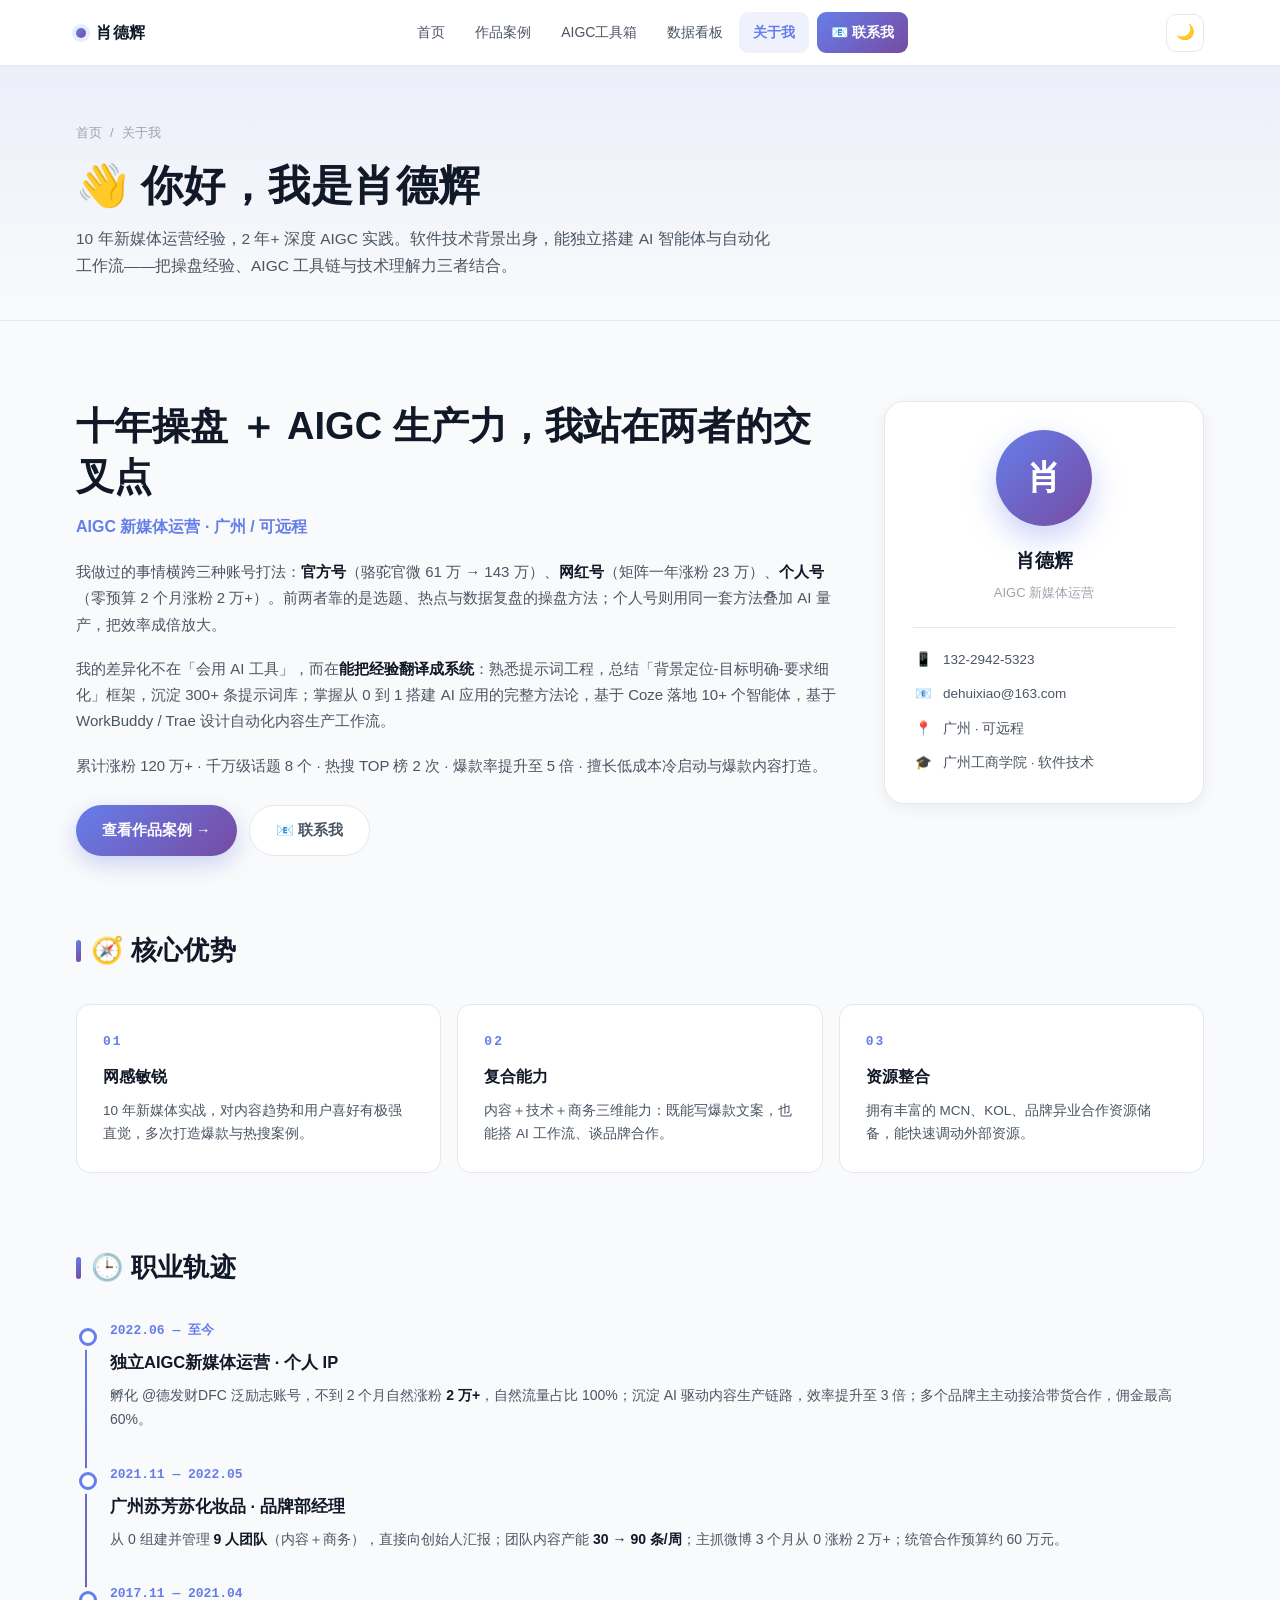
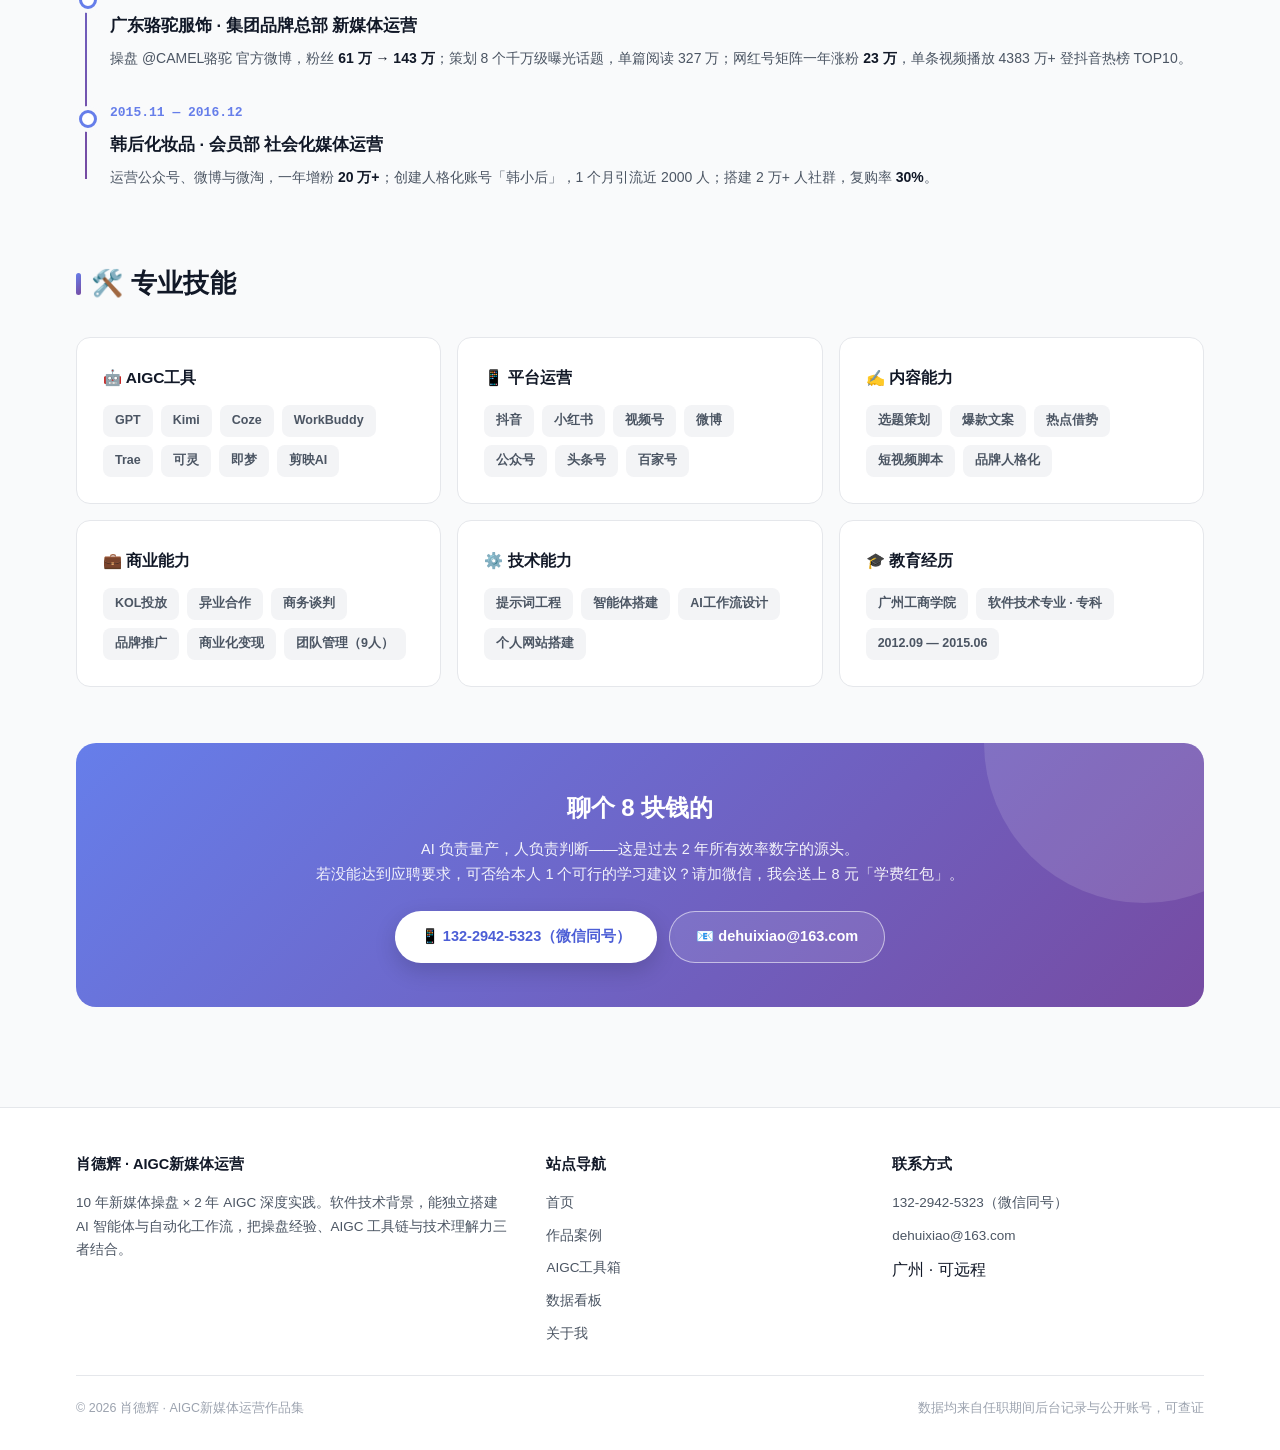
==== about/index.html @ e93d921a "作品集网站首次部署" ====
<!DOCTYPE html>
<html lang="zh-CN">
<head>
<meta charset="UTF-8">
<meta name="viewport" content="width=device-width, initial-scale=1.0">
<title>关于我 · 肖德辉 AIGC新媒体运营</title>
<meta name="description" content="10年新媒体运营经验，2年+深度AIGC实践。软件技术背景，能独立搭建AI智能体与自动化工作流。前骆驼集团总部新媒体运营，操盘官微从61万增至143万。">
<link rel="stylesheet" href="../css/style.css">
<link rel="icon" href="data:image/svg+xml,<svg xmlns=%22http://www.w3.org/2000/svg%22 viewBox=%220 0 100 100%22><text y=%22.9em%22 font-size=%2290%22>✨</text></svg>">
<script>try{var t=localStorage.getItem('xd-theme');if(t)document.documentElement.setAttribute('data-theme',t);else if(window.matchMedia&&matchMedia('(prefers-color-scheme: dark)').matches)document.documentElement.setAttribute('data-theme','dark');}catch(e){}</script>
</head>
<body data-page="about">
<div id="read-progress"></div>

<nav class="navbar">
  <div class="nav-container">
    <a href="../index.html" class="nav-logo"><span class="logo-dot"></span>肖德辉</a>
    <ul class="nav-links">
        <li><a href="../index.html" data-page="home">首页</a></li>
        <li><a href="../works/index.html" data-page="works">作品案例</a></li>
        <li><a href="../ai-playbook/index.html" data-page="ai-playbook">AIGC工具箱</a></li>
        <li><a href="../dashboard/index.html" data-page="dashboard">数据看板</a></li>
        <li><a href="../about/index.html" data-page="about">关于我</a></li>
      <li><a href="mailto:dehuixiao@163.com" class="nav-cta">📧 联系我</a></li>
    </ul>
    <div class="nav-tools">
      <button class="theme-btn" type="button">🌙</button>
      <button class="nav-toggle" type="button" aria-label="展开菜单"><span></span><span></span><span></span></button>
    </div>
  </div>
</nav>

<main class="main-content">

  <header class="page-head">
    <div class="container">
      <div class="breadcrumb"><a href="../index.html">首页</a><span>/</span><span>关于我</span></div>
      <h1>👋 你好，我是肖德辉</h1>
      <p class="page-sub">10 年新媒体运营经验，2 年+ 深度 AIGC 实践。软件技术背景出身，能独立搭建 AI 智能体与自动化工作流——把操盘经验、AIGC 工具链与技术理解力三者结合。</p>
    </div>
  </header>

  <section class="block">
    <div class="container">
      <div class="about-top">
        <div class="about-intro reveal">
          <h1>十年操盘 ＋ AIGC 生产力，我站在两者的交叉点</h1>
          <div class="role">AIGC 新媒体运营 · 广州 / 可远程</div>
          <p>我做过的事情横跨三种账号打法：<strong>官方号</strong>（骆驼官微 61 万 → 143 万）、<strong>网红号</strong>（矩阵一年涨粉 23 万）、<strong>个人号</strong>（零预算 2 个月涨粉 2 万+）。前两者靠的是选题、热点与数据复盘的操盘方法；个人号则用同一套方法叠加 AI 量产，把效率成倍放大。</p>
          <p>我的差异化不在「会用 AI 工具」，而在<strong>能把经验翻译成系统</strong>：熟悉提示词工程，总结「背景定位-目标明确-要求细化」框架，沉淀 300+ 条提示词库；掌握从 0 到 1 搭建 AI 应用的完整方法论，基于 Coze 落地 10+ 个智能体，基于 WorkBuddy / Trae 设计自动化内容生产工作流。</p>
          <p>累计涨粉 120 万+ · 千万级话题 8 个 · 热搜 TOP 榜 2 次 · 爆款率提升至 5 倍 · 擅长低成本冷启动与爆款内容打造。</p>
          <div class="btn-row" style="margin-top:26px">
            <a href="../works/index.html" class="btn btn-primary">查看作品案例 →</a>
            <a href="mailto:dehuixiao@163.com" class="btn btn-outline">📧 联系我</a>
          </div>
        </div>

        <aside class="profile-card reveal d1">
          <div class="profile-avatar">肖</div>
          <h3>肖德辉</h3>
          <div class="sub">AIGC 新媒体运营</div>
          <div class="contact-list">
            <a href="tel:13229425323"><em>📱</em>132-2942-5323</a>
            <a href="mailto:dehuixiao@163.com"><em>📧</em>dehuixiao@163.com</a>
            <span><em>📍</em>广州 · 可远程</span>
            <span><em>🎓</em>广州工商学院 · 软件技术</span>
          </div>
        </aside>
      </div>

      <div class="section-title" style="margin-top:72px"><h3>🧭 核心优势</h3></div>
      <div class="adv-list">
        <div class="adv reveal"><div class="n">01</div><h4>网感敏锐</h4><p>10 年新媒体实战，对内容趋势和用户喜好有极强直觉，多次打造爆款与热搜案例。</p></div>
        <div class="adv reveal d1"><div class="n">02</div><h4>复合能力</h4><p>内容＋技术＋商务三维能力：既能写爆款文案，也能搭 AI 工作流、谈品牌合作。</p></div>
        <div class="adv reveal d2"><div class="n">03</div><h4>资源整合</h4><p>拥有丰富的 MCN、KOL、品牌异业合作资源储备，能快速调动外部资源。</p></div>
      </div>

      <div class="section-title" style="margin-top:72px"><h3>🕒 职业轨迹</h3></div>
      <div class="timeline"><div class="tl-item reveal"><div class="date">2022.06 — 至今</div><div class="role">独立AIGC新媒体运营 · 个人 IP</div><div class="desc">孵化 @德发财DFC 泛励志账号，不到 2 个月自然涨粉 <b>2 万+</b>，自然流量占比 100%；沉淀 AI 驱动内容生产链路，效率提升至 3 倍；多个品牌主主动接洽带货合作，佣金最高 60%。</div></div><div class="tl-item reveal"><div class="date">2021.11 — 2022.05</div><div class="role">广州苏芳苏化妆品 · 品牌部经理</div><div class="desc">从 0 组建并管理 <b>9 人团队</b>（内容＋商务），直接向创始人汇报；团队内容产能 <b>30 → 90 条/周</b>；主抓微博 3 个月从 0 涨粉 2 万+；统管合作预算约 60 万元。</div></div><div class="tl-item reveal"><div class="date">2017.11 — 2021.04</div><div class="role">广东骆驼服饰 · 集团品牌总部 新媒体运营</div><div class="desc">操盘 @CAMEL骆驼 官方微博，粉丝 <b>61 万 → 143 万</b>；策划 8 个千万级曝光话题，单篇阅读 327 万；网红号矩阵一年涨粉 <b>23 万</b>，单条视频播放 4383 万+ 登抖音热榜 TOP10。</div></div><div class="tl-item reveal"><div class="date">2015.11 — 2016.12</div><div class="role">韩后化妆品 · 会员部 社会化媒体运营</div><div class="desc">运营公众号、微博与微淘，一年增粉 <b>20 万+</b>；创建人格化账号「韩小后」，1 个月引流近 2000 人；搭建 2 万+ 人社群，复购率 <b>30%</b>。</div></div></div>

      <div class="section-title" style="margin-top:72px"><h3>🛠️ 专业技能</h3></div>
      <div class="skill-grid">
        <div class="skill-card reveal"><h4>🤖 AIGC工具</h4><div class="chips"><span>GPT</span><span>Kimi</span><span>Coze</span><span>WorkBuddy</span><span>Trae</span><span>可灵</span><span>即梦</span><span>剪映AI</span></div></div>
        <div class="skill-card reveal d1"><h4>📱 平台运营</h4><div class="chips"><span>抖音</span><span>小红书</span><span>视频号</span><span>微博</span><span>公众号</span><span>头条号</span><span>百家号</span></div></div>
        <div class="skill-card reveal d2"><h4>✍️ 内容能力</h4><div class="chips"><span>选题策划</span><span>爆款文案</span><span>热点借势</span><span>短视频脚本</span><span>品牌人格化</span></div></div>
        <div class="skill-card reveal"><h4>💼 商业能力</h4><div class="chips"><span>KOL投放</span><span>异业合作</span><span>商务谈判</span><span>品牌推广</span><span>商业化变现</span><span>团队管理（9人）</span></div></div>
        <div class="skill-card reveal d1"><h4>⚙️ 技术能力</h4><div class="chips"><span>提示词工程</span><span>智能体搭建</span><span>AI工作流设计</span><span>个人网站搭建</span></div></div>
        <div class="skill-card reveal d2"><h4>🎓 教育经历</h4><div class="chips"><span>广州工商学院</span><span>软件技术专业 · 专科</span><span>2012.09 — 2015.06</span></div></div>
      </div>

      <div class="cta-banner reveal">
        <h3>聊个 8 块钱的</h3>
        <p>AI 负责量产，人负责判断——这是过去 2 年所有效率数字的源头。<br>若没能达到应聘要求，可否给本人 1 个可行的学习建议？请加微信，我会送上 8 元「学费红包」。</p>
        <div class="btn-row">
          <a href="tel:13229425323" class="btn btn-primary">📱 132-2942-5323（微信同号）</a>
          <a href="mailto:dehuixiao@163.com" class="btn btn-outline">📧 dehuixiao@163.com</a>
        </div>
      </div>
    </div>
  </section>

</main>

<footer class="footer">
  <div class="container">
    <div class="footer-grid">
      <div>
        <h5>肖德辉 · AIGC新媒体运营</h5>
        <p>10 年新媒体操盘 × 2 年 AIGC 深度实践。软件技术背景，能独立搭建 AI 智能体与自动化工作流，把操盘经验、AIGC 工具链与技术理解力三者结合。</p>
      </div>
      <div>
        <h5>站点导航</h5>
        <div class="footer-links">
          <a href="../index.html">首页</a>
          <a href="../works/index.html">作品案例</a>
          <a href="../ai-playbook/index.html">AIGC工具箱</a>
          <a href="../dashboard/index.html">数据看板</a>
          <a href="../about/index.html">关于我</a>
        </div>
      </div>
      <div>
        <h5>联系方式</h5>
        <div class="footer-links">
          <a href="tel:13229425323">132-2942-5323（微信同号）</a>
          <a href="mailto:dehuixiao@163.com">dehuixiao@163.com</a>
          <span>广州 · 可远程</span>
        </div>
      </div>
    </div>
    <div class="footer-bottom">
      <span>© <span data-year>2026</span> 肖德辉 · AIGC新媒体运营作品集</span>
      <span>数据均来自任职期间后台记录与公开账号，可查证</span>
    </div>
  </div>
</footer>
<script src="../js/main.js"></script>
</body>
</html>
---- css/style.css ----
/* ==========================================================
   肖德辉 · AIGC新媒体运营作品集
   设计系统 Design System（依据 portfolio-website-design.html#specs）
   Primary #667eea · Accent #764ba2 · Text #111827 · Gray #6b7280 · BG #f9fafb
   ========================================================== */

:root{
  --primary:#667eea;
  --primary-light:#8b9cf0;
  --primary-dark:#4c5ed6;
  --accent:#764ba2;
  --gradient:linear-gradient(135deg,#667eea 0%,#764ba2 100%);
  --gradient-soft:linear-gradient(135deg,rgba(102,126,234,.12),rgba(118,75,162,.12));

  --gray-50:#f9fafb;  --gray-100:#f3f4f6; --gray-200:#e5e7eb; --gray-300:#d1d5db;
  --gray-400:#9ca3af; --gray-500:#6b7280; --gray-600:#4b5563; --gray-700:#374151;
  --gray-800:#1f2937; --gray-900:#111827;

  --green:#10b981; --amber:#f59e0b; --red:#ef4444;

  --bg:var(--gray-50);
  --surface:#ffffff;
  --border:var(--gray-200);
  --text:var(--gray-900);
  --text-mid:var(--gray-600);
  --text-dim:var(--gray-400);

  --radius:14px;
  --radius-sm:10px;
  --radius-lg:20px;
  --shadow-sm:0 1px 2px rgba(17,24,39,.05);
  --shadow:0 4px 16px rgba(17,24,39,.06);
  --shadow-lg:0 16px 44px rgba(17,24,39,.12);
  --nav-h:66px;

  --font:-apple-system,BlinkMacSystemFont,"Segoe UI","PingFang SC","Hiragino Sans GB","Microsoft YaHei",sans-serif;
  --mono:"SF Mono",ui-monospace,Menlo,Monaco,"Cascadia Code",monospace;
  --ease:cubic-bezier(.22,.8,.28,1);
}

[data-theme="dark"]{
  --bg:#0f1117;
  --surface:#171a23;
  --border:#272b36;
  --text:#f3f4f6;
  --text-mid:#b6bcc8;
  --text-dim:#8b93a3;
  --gray-50:#1c2029;
  --gray-100:#22262f;
  --gray-200:#2c313c;
  --gray-300:#3a4150;
  --gray-900:#f3f4f6;
  --gray-800:#e5e7eb;
  --gray-700:#d1d5db;
  --gray-600:#b6bcc8;
  --shadow:0 4px 16px rgba(0,0,0,.35);
  --shadow-lg:0 16px 44px rgba(0,0,0,.5);
}

*{margin:0;padding:0;box-sizing:border-box}
html{scroll-behavior:smooth;scroll-padding-top:calc(var(--nav-h) + 16px)}
body{
  font-family:var(--font);background:var(--bg);color:var(--text);
  line-height:1.75;-webkit-font-smoothing:antialiased;overflow-x:hidden;
  transition:background .3s var(--ease),color .3s var(--ease);
}
img{display:block;max-width:100%}
a{color:inherit;text-decoration:none}
ul{list-style:none}
button{font:inherit;cursor:pointer;border:0;background:none;color:inherit}
::selection{background:var(--primary);color:#fff}

/* ============ 顶部阅读进度 ============ */
#read-progress{position:fixed;top:0;left:0;height:3px;width:0;background:var(--gradient);z-index:1200}

/* ============ 导航 ============ */
.navbar{
  position:fixed;top:0;left:0;right:0;height:var(--nav-h);z-index:1100;
  background:color-mix(in srgb,var(--surface) 88%,transparent);
  backdrop-filter:saturate(180%) blur(14px);-webkit-backdrop-filter:saturate(180%) blur(14px);
  border-bottom:1px solid var(--border);
}
.nav-container{max-width:1180px;margin:0 auto;height:100%;padding:0 26px;display:flex;align-items:center;justify-content:space-between;gap:20px}
.nav-logo{display:flex;align-items:center;gap:10px;font-weight:800;font-size:16px;letter-spacing:.5px}
.logo-dot{width:10px;height:10px;border-radius:50%;background:var(--gradient);box-shadow:0 0 0 4px rgba(102,126,234,.15)}
.nav-links{display:flex;align-items:center;gap:2px}
.nav-links a{
  display:block;padding:8px 14px;border-radius:9px;font-size:14px;color:var(--text-mid);
  font-weight:500;transition:.22s var(--ease);white-space:nowrap;
}
.nav-links a:hover{color:var(--primary);background:var(--gray-100)}
.nav-links a.active{color:var(--primary);background:rgba(102,126,234,.1);font-weight:600}
.nav-cta{background:var(--gradient)!important;color:#fff!important;font-weight:600!important;margin-left:6px}
.nav-cta:hover{opacity:.9;transform:translateY(-1px)}
.nav-tools{display:flex;align-items:center;gap:6px}
.nav-toggle{display:none;width:40px;height:40px;border-radius:10px;border:1px solid var(--border);flex-direction:column;justify-content:center;align-items:center;gap:5px}
.nav-toggle span{width:17px;height:2px;background:var(--text);border-radius:2px;transition:.3s}
.nav-toggle.open span:nth-child(1){transform:translateY(7px) rotate(45deg)}
.nav-toggle.open span:nth-child(2){opacity:0}
.nav-toggle.open span:nth-child(3){transform:translateY(-7px) rotate(-45deg)}
.theme-btn{width:38px;height:38px;border-radius:10px;border:1px solid var(--border);display:flex;align-items:center;justify-content:center;font-size:15px;transition:.25s}
.theme-btn:hover{border-color:var(--primary);color:var(--primary)}

/* ============ 通用容器 / 板块 ============ */
.container{max-width:1180px;margin:0 auto;padding:0 26px}
.main-content{padding-top:var(--nav-h)}
section.block{padding:80px 0}
.section-title{display:flex;align-items:flex-end;justify-content:space-between;gap:20px;margin-bottom:30px;flex-wrap:wrap}
.section-title h3{font-size:clamp(20px,2.4vw,26px);font-weight:800;letter-spacing:.3px;display:flex;align-items:center;gap:10px}
.section-title h3::before{content:"";width:5px;height:22px;border-radius:3px;background:var(--gradient);display:inline-block}
.section-title .more-link{color:var(--primary);font-size:14px;font-weight:600;display:inline-flex;gap:6px;transition:.22s var(--ease)}
.section-title .more-link:hover{gap:11px}
.lead{color:var(--text-mid);font-size:15.5px;max-width:660px}
.muted{color:var(--text-dim);font-size:13px}

/* ============ 按钮 ============ */
.btn{display:inline-flex;align-items:center;justify-content:center;gap:8px;padding:12px 26px;border-radius:999px;font-size:14.5px;font-weight:600;transition:.25s var(--ease);white-space:nowrap}
.btn-primary{background:var(--gradient);color:#fff;box-shadow:0 8px 22px rgba(102,126,234,.32)}
.btn-primary:hover{transform:translateY(-2px);box-shadow:0 12px 28px rgba(102,126,234,.42)}
.btn-outline{border:1.5px solid var(--border);color:var(--text-mid);background:var(--surface)}
.btn-outline:hover{border-color:var(--primary);color:var(--primary);transform:translateY(-2px)}
.btn-sm{padding:8px 18px;font-size:13.5px}
.btn-row{display:flex;gap:12px;flex-wrap:wrap}

/* ============ 标签 / 徽标 ============ */
.tag{display:inline-flex;align-items:center;gap:6px;padding:5px 13px;border-radius:999px;font-size:12.5px;font-weight:600;background:var(--gray-100);color:var(--text-mid)}
.tag-primary{background:rgba(102,126,234,.12);color:var(--primary-dark)}
.tag-gradient{background:var(--gradient);color:#fff}
.tag-green{background:rgba(16,185,129,.13);color:#0d9668}
[data-theme="dark"] .tag-primary{color:var(--primary-light)}
[data-theme="dark"] .tag-green{color:#34d399}

/* ============ 首页 Hero ============ */
.hero{
  position:relative;padding:84px 0 76px;overflow:hidden;
  background:linear-gradient(180deg,rgba(102,126,234,.09) 0%,rgba(118,75,162,.05) 42%,var(--bg) 100%);
}
.hero::before,.hero::after{content:"";position:absolute;border-radius:50%;filter:blur(70px);opacity:.5;pointer-events:none}
.hero::before{width:440px;height:440px;background:rgba(102,126,234,.3);top:-160px;right:-90px}
.hero::after{width:340px;height:340px;background:rgba(118,75,162,.24);bottom:-140px;left:-110px}
.hero-content{position:relative;z-index:1;max-width:790px}
.hero-tag{
  display:inline-flex;align-items:center;gap:9px;padding:7px 17px;border-radius:999px;
  background:var(--surface);border:1px solid var(--border);font-size:13px;font-weight:600;color:var(--text-mid);
  box-shadow:var(--shadow-sm);margin-bottom:26px;
}
.hero-tag .dot{width:8px;height:8px;border-radius:50%;background:var(--green);box-shadow:0 0 0 4px rgba(16,185,129,.18);animation:pulse 2.2s infinite}
@keyframes pulse{0%,100%{box-shadow:0 0 0 4px rgba(16,185,129,.18)}50%{box-shadow:0 0 0 8px rgba(16,185,129,.05)}}
.hero-title{font-size:clamp(38px,6vw,64px);font-weight:900;line-height:1.16;letter-spacing:1px}
.gradient-text{background:var(--gradient);-webkit-background-clip:text;background-clip:text;color:transparent;-webkit-text-fill-color:transparent}
.hero-subtitle{margin-top:22px;font-size:16.5px;color:var(--text-mid);line-height:1.95}
.hero-subtitle b{color:var(--text);font-weight:700}
.hero-buttons{display:flex;gap:14px;margin-top:34px;flex-wrap:wrap}

/* 数据徽章 */
.stats-row{display:grid;grid-template-columns:repeat(4,1fr);gap:16px;margin-top:58px;position:relative;z-index:1}
.stat-card{
  background:var(--surface);border:1px solid var(--border);border-radius:var(--radius);
  padding:26px 22px;text-align:center;box-shadow:var(--shadow-sm);transition:.3s var(--ease);position:relative;overflow:hidden;
}
.stat-card::after{content:"";position:absolute;left:0;top:0;width:100%;height:3px;background:var(--gradient);transform:scaleX(0);transform-origin:left;transition:transform .4s var(--ease)}
.stat-card:hover{transform:translateY(-5px);box-shadow:var(--shadow-lg);border-color:transparent}
.stat-card:hover::after{transform:scaleX(1)}
.stat-num{font-size:clamp(26px,3.2vw,34px);font-weight:900;letter-spacing:.5px;background:var(--gradient);-webkit-background-clip:text;background-clip:text;color:transparent;-webkit-text-fill-color:transparent;line-height:1.2}
.stat-label{font-size:13px;color:var(--text-dim);margin-top:7px;letter-spacing:.5px}

/* ============ 案例卡片 ============ */
.case-grid{display:grid;grid-template-columns:repeat(3,1fr);gap:20px}
.case-grid.cols-2{grid-template-columns:repeat(2,1fr)}
.case-card{
  background:var(--surface);border:1px solid var(--border);border-radius:var(--radius-lg);
  overflow:hidden;box-shadow:var(--shadow-sm);transition:.32s var(--ease);display:flex;flex-direction:column;
}
.case-card:hover{transform:translateY(-6px);box-shadow:var(--shadow-lg);border-color:transparent}
.case-thumb{
  height:132px;position:relative;display:flex;align-items:flex-end;padding:16px;
  background:var(--gradient);
}
.case-thumb.g2{background:linear-gradient(135deg,#4facfe,#00f2fe)}
.case-thumb.g3{background:linear-gradient(135deg,#f093fb,#f5576c)}
.case-thumb.g4{background:linear-gradient(135deg,#43e97b,#38f9d7)}
.case-thumb.g5{background:linear-gradient(135deg,#fa709a,#fee140)}
.case-thumb.g6{background:linear-gradient(135deg,#30cfd0,#330867)}
.case-thumb.g7{background:linear-gradient(135deg,#a8edea,#5b6ce0)}
.case-thumb::after{content:"";position:absolute;inset:0;background:radial-gradient(120% 100% at 100% 0,rgba(255,255,255,.28),transparent 55%)}
.case-thumb .case-tag{position:relative;z-index:1;background:rgba(255,255,255,.9);color:var(--gray-900);font-size:12px;font-weight:700;padding:5px 12px;border-radius:999px}
.case-thumb .big{position:absolute;right:14px;bottom:-14px;font-size:58px;font-weight:900;color:rgba(255,255,255,.28);z-index:1;font-family:var(--mono)}
.case-thumb.has-img{padding:0;overflow:hidden;background:var(--gray-100)}
.case-thumb.has-img img{position:absolute;inset:0;width:100%;height:100%;object-fit:cover;object-position:top center}
.case-thumb.has-img::after{background:linear-gradient(180deg,transparent 42%,rgba(0,0,0,.55))}
.case-thumb.has-img .case-tag{position:absolute;left:16px;bottom:16px;z-index:2}
.case-info{padding:22px;flex:1;display:flex;flex-direction:column}
.case-info h4{font-size:16.5px;font-weight:800;line-height:1.5}
.case-info p{color:var(--text-mid);font-size:13.5px;margin-top:9px;flex:1}
.case-metrics{display:flex;flex-wrap:wrap;gap:8px;margin-top:16px}
.case-metric{background:var(--gray-100);color:var(--text-mid);font-size:12px;font-weight:600;padding:4px 11px;border-radius:7px}
.case-more{margin-top:16px;color:var(--primary);font-size:13.5px;font-weight:700;display:inline-flex;gap:6px;transition:.22s var(--ease)}
.case-card:hover .case-more{gap:11px}

/* ============ 双列 / 高亮块 ============ */
.two-col{display:grid;grid-template-columns:1fr 1fr;gap:18px}
.col-block{background:var(--surface);border:1px solid var(--border);border-radius:var(--radius);padding:26px;box-shadow:var(--shadow-sm);transition:.3s var(--ease)}
.col-block:hover{border-color:var(--primary-light);transform:translateY(-3px)}
.col-block h4{font-size:16.5px;font-weight:800;margin-bottom:10px;display:flex;align-items:center;gap:9px}
.col-block p{font-size:14px;color:var(--text-mid)}

/* ============ CTA 横幅 ============ */
.cta-banner{
  background:var(--gradient);border-radius:var(--radius-lg);padding:44px;text-align:center;color:#fff;
  margin-top:56px;position:relative;overflow:hidden;
}
.cta-banner::after{content:"";position:absolute;width:320px;height:320px;border-radius:50%;background:rgba(255,255,255,.12);top:-160px;right:-100px}
.cta-banner h3{font-size:24px;font-weight:800;margin-bottom:8px;position:relative}
.cta-banner p{font-size:14.5px;opacity:.92;margin-bottom:24px;position:relative}
.cta-banner .btn-row{justify-content:center;position:relative}
.cta-banner .btn-primary{background:#fff;color:var(--primary-dark);box-shadow:0 8px 22px rgba(0,0,0,.16)}
.cta-banner .btn-outline{border-color:rgba(255,255,255,.55);color:#fff;background:rgba(255,255,255,.1)}
.cta-banner .btn-outline:hover{background:#fff;color:var(--primary-dark)}

/* ============ 子页面头部 ============ */
.page-head{
  padding:56px 0 40px;background:linear-gradient(180deg,rgba(102,126,234,.09),var(--bg));
  border-bottom:1px solid var(--border);
}
.breadcrumb{font-size:13px;color:var(--text-dim);margin-bottom:14px;display:flex;gap:8px;align-items:center}
.breadcrumb a:hover{color:var(--primary)}
.page-head h1{font-size:clamp(28px,4vw,42px);font-weight:900;letter-spacing:.5px;line-height:1.3}
.page-head .page-sub{color:var(--text-mid);margin-top:12px;font-size:15.5px;max-width:700px}

/* ============ 筛选标签 ============ */
.filters{display:flex;gap:9px;flex-wrap:wrap;margin-bottom:28px}
.filters button{padding:7px 18px;border-radius:999px;font-size:13.5px;font-weight:600;background:var(--gray-100);color:var(--text-mid);transition:.25s var(--ease)}
.filters button:hover{color:var(--primary)}
.filters button.active{background:var(--gradient);color:#fff}

/* ============ 案例详情 ============ */
.case-detail{display:grid;grid-template-columns:216px 1fr;gap:44px;align-items:start;padding:44px 0 80px}
.side-nav{position:sticky;top:calc(var(--nav-h) + 24px)}
.side-nav h5{font-size:12.5px;letter-spacing:2px;color:var(--text-dim);font-weight:700;margin-bottom:14px}
.side-nav ul{display:flex;flex-direction:column;gap:2px;border-left:2px solid var(--border);padding-left:0}
.side-nav a{display:block;padding:9px 0 9px 16px;font-size:14px;color:var(--text-mid);border-left:2px solid transparent;margin-left:-2px;transition:.22s var(--ease)}
.side-nav a:hover{color:var(--primary)}
.side-nav a.active{color:var(--primary);font-weight:700;border-left-color:var(--primary)}
.side-cta{margin-top:26px;background:var(--surface);border:1px solid var(--border);border-radius:var(--radius);padding:20px}
.side-cta p{font-size:13px;color:var(--text-mid);margin-bottom:12px}
.case-main{min-width:0}
.case-hero{background:var(--surface);border:1px solid var(--border);border-radius:var(--radius-lg);padding:34px;margin-bottom:34px;box-shadow:var(--shadow-sm)}
.case-hero h2{font-size:clamp(22px,3vw,30px);font-weight:900;line-height:1.4;margin:12px 0 18px}
.case-meta{display:flex;flex-wrap:wrap;gap:10px 22px;font-size:13.5px;color:var(--text-mid);padding-top:18px;border-top:1px dashed var(--border)}
.case-meta span{display:inline-flex;gap:7px;align-items:center}
.case-meta strong{color:var(--text);font-weight:700}

.kpi-row{display:grid;grid-template-columns:repeat(4,1fr);gap:14px;margin-bottom:34px}
.kpi{background:var(--surface);border:1px solid var(--border);border-radius:var(--radius);padding:20px;text-align:center;box-shadow:var(--shadow-sm);transition:.3s var(--ease)}
.kpi:hover{transform:translateY(-4px);border-color:var(--primary-light)}
.kpi .v{font-size:clamp(20px,2.4vw,26px);font-weight:900;background:var(--gradient);-webkit-background-clip:text;background-clip:text;color:transparent;-webkit-text-fill-color:transparent;line-height:1.25}
.kpi .k{font-size:12px;color:var(--text-dim);margin-top:7px;line-height:1.6}

.content-block{background:var(--surface);border:1px solid var(--border);border-radius:var(--radius-lg);padding:32px;margin-bottom:22px;box-shadow:var(--shadow-sm)}
.content-block h3{font-size:19px;font-weight:800;margin-bottom:16px;display:flex;align-items:center;gap:10px}
.content-block h3::before{content:"";width:4px;height:18px;border-radius:2px;background:var(--gradient)}
.content-block h4{font-size:15.5px;font-weight:700;margin:20px 0 8px;color:var(--text)}
.content-block p{color:var(--text-mid);font-size:14.5px;margin-bottom:12px}
.content-block p:last-child{margin-bottom:0}
.content-block strong{color:var(--text);font-weight:700}
.content-block ul.dots{margin:10px 0 14px}
.content-block ul.dots li{position:relative;padding-left:20px;color:var(--text-mid);font-size:14.5px;margin-bottom:8px}
.content-block ul.dots li::before{content:"";position:absolute;left:4px;top:11px;width:6px;height:6px;border-radius:50%;background:var(--primary)}

/* STAR 步骤 */
.steps{display:grid;grid-template-columns:repeat(auto-fit,minmax(180px,1fr));gap:14px;margin:18px 0}
.step{border-left:3px solid var(--primary);background:var(--gray-50);border-radius:0 var(--radius-sm) var(--radius-sm) 0;padding:16px 18px}
.step .no{font-family:var(--mono);font-size:12px;font-weight:800;color:var(--primary);letter-spacing:2px}
.step h6{font-size:14.5px;font-weight:800;margin:5px 0 5px}
.step p{font-size:13px;color:var(--text-mid);margin:0}

/* 图片网格 */
.shots{display:grid;gap:14px;margin-top:18px}
.shots.c2{grid-template-columns:1fr 1fr}
.shots.c3{grid-template-columns:repeat(3,1fr)}
.shots.c4{grid-template-columns:repeat(4,1fr)}
.shot{background:var(--gray-50);border:1px solid var(--border);border-radius:var(--radius);overflow:hidden;transition:.3s var(--ease)}
.shot:hover{border-color:var(--primary-light);box-shadow:var(--shadow)}
.shot .frame{background:var(--surface);overflow:hidden;cursor:zoom-in;display:flex;align-items:center;justify-content:center}
.shot .frame.r43{aspect-ratio:4/3}.shot .frame.r11{aspect-ratio:1/1}
.shot .frame.r34{aspect-ratio:3/4}.shot .frame.r169{aspect-ratio:16/9}
.shot .frame.pad{padding:12px}
.shot .frame img{width:100%;height:100%;object-fit:cover;transition:transform .5s var(--ease)}
.shot .frame.pad img{object-fit:contain;height:auto;max-height:100%}
.shot .frame:hover img{transform:scale(1.04)}
.shot figcaption{padding:13px 16px;font-size:12.5px;color:var(--text-mid);line-height:1.65}
.shot figcaption b{display:block;font-size:13px;color:var(--text);font-weight:700;margin-bottom:3px}
.shot figcaption i{font-style:normal;color:var(--primary);font-weight:700}

/* 产物卡（复盘） */
.takeaway{
  background:var(--gradient);color:#fff;border-radius:var(--radius-lg);padding:30px 34px;margin-bottom:22px;
  position:relative;overflow:hidden;
}
.takeaway::after{content:"";position:absolute;width:280px;height:280px;border-radius:50%;background:rgba(255,255,255,.1);bottom:-150px;right:-80px}
.takeaway h4{font-size:16px;font-weight:800;margin-bottom:12px;position:relative;display:flex;gap:9px;align-items:center}
.takeaway p{position:relative;font-size:15px;line-height:1.85;opacity:.96}
.takeaway strong{font-weight:800}

/* 上一个/下一个 */
.pager{display:flex;justify-content:space-between;gap:16px;margin-top:40px;flex-wrap:wrap}
.pager a{flex:1;min-width:220px;background:var(--surface);border:1px solid var(--border);border-radius:var(--radius);padding:20px 22px;transition:.3s var(--ease)}
.pager a:hover{border-color:var(--primary);transform:translateY(-3px);box-shadow:var(--shadow)}
.pager .lab{font-size:12px;color:var(--text-dim);letter-spacing:1px}
.pager .ttl{font-size:15px;font-weight:700;margin-top:5px}

/* ============ AIGC 工具箱 ============ */
.chain-flow{display:grid;grid-template-columns:repeat(6,1fr);gap:12px;margin-bottom:16px}
.chain-node{background:var(--surface);border:1px solid var(--border);border-radius:var(--radius);padding:20px 16px;text-align:center;position:relative;transition:.3s var(--ease)}
.chain-node:hover{transform:translateY(-5px);border-color:transparent;box-shadow:var(--shadow-lg)}
.chain-node .ic{font-size:24px;margin-bottom:9px}
.chain-node h5{font-size:14px;font-weight:800}
.chain-node .tls{font-size:11.5px;color:var(--primary);font-weight:700;margin-top:6px;line-height:1.5}
.chain-node .kpi{font-size:11.5px;color:var(--text-dim);margin-top:9px;padding-top:9px;border-top:1px dashed var(--border);line-height:1.5}
.chain-node:not(:last-child)::after{content:"→";position:absolute;right:-11px;top:50%;transform:translateY(-50%);color:var(--gray-300);font-size:15px;z-index:2}

.tool-grid{display:grid;grid-template-columns:repeat(3,1fr);gap:16px}
.tool-card{background:var(--surface);border:1px solid var(--border);border-radius:var(--radius);padding:24px;transition:.3s var(--ease)}
.tool-card:hover{transform:translateY(-4px);border-color:var(--primary-light);box-shadow:var(--shadow)}
.tool-card .head{display:flex;align-items:center;gap:12px;margin-bottom:12px}
.tool-card .logo{width:42px;height:42px;border-radius:12px;background:var(--gradient);display:flex;align-items:center;justify-content:center;color:#fff;font-weight:800;font-size:15px;flex:none}
.tool-card h4{font-size:15.5px;font-weight:800}
.tool-card .sub{font-size:11.5px;color:var(--text-dim)}
.tool-card p{font-size:13.5px;color:var(--text-mid)}
.tool-card .uses{margin-top:14px;display:flex;flex-wrap:wrap;gap:7px}
.tool-card .uses span{font-size:11.5px;background:var(--gray-100);color:var(--text-mid);padding:4px 10px;border-radius:7px;font-weight:600}

/* 提示词框架 */
.prompt-frame{display:grid;grid-template-columns:repeat(3,1fr);gap:16px;margin-bottom:8px}
.pf-card{background:var(--surface);border:1px solid var(--border);border-radius:var(--radius);padding:26px;position:relative;overflow:hidden}
.pf-card .idx{font-family:var(--mono);font-size:34px;font-weight:900;color:rgba(102,126,234,.16);position:absolute;right:18px;top:6px}
.pf-card h4{font-size:16px;font-weight:800;margin-bottom:10px}
.pf-card p{font-size:13.5px;color:var(--text-mid)}
.pf-card .eg{margin-top:14px;background:var(--gray-50);border-radius:var(--radius-sm);padding:13px 15px;font-size:12.5px;color:var(--text-mid);font-family:var(--mono);line-height:1.7;border-left:3px solid var(--primary)}

/* 智能体卡 */
.agent-grid{display:grid;grid-template-columns:repeat(2,1fr);gap:16px}
.agent-card{background:var(--surface);border:1px solid var(--border);border-radius:var(--radius);padding:26px;transition:.3s var(--ease)}
.agent-card:hover{border-color:var(--primary-light);transform:translateY(-3px);box-shadow:var(--shadow)}
.agent-card h4{font-size:16px;font-weight:800;display:flex;align-items:center;gap:9px;margin-bottom:8px}
.agent-card .structure{display:flex;gap:7px;flex-wrap:wrap;margin-top:12px}
.agent-card .structure span{font-size:11.5px;padding:4px 10px;border-radius:7px;background:rgba(102,126,234,.1);color:var(--primary-dark);font-weight:600}
[data-theme="dark"] .agent-card .structure span{color:var(--primary-light)}

/* ============ 数据看板 ============ */
.dash-kpis{display:grid;grid-template-columns:repeat(4,1fr);gap:16px;margin-bottom:34px}
.dash-kpi{background:var(--surface);border:1px solid var(--border);border-radius:var(--radius);padding:24px;box-shadow:var(--shadow-sm);transition:.3s var(--ease)}
.dash-kpi:hover{transform:translateY(-4px);box-shadow:var(--shadow-lg)}
.dash-kpi .v{font-size:clamp(22px,2.6vw,30px);font-weight:900;background:var(--gradient);-webkit-background-clip:text;background-clip:text;color:transparent;-webkit-text-fill-color:transparent;line-height:1.2}
.dash-kpi .k{font-size:12.5px;color:var(--text-dim);margin-top:7px}
.dash-kpi .delta{font-size:12px;font-weight:700;color:#0d9668;margin-top:9px}
[data-theme="dark"] .dash-kpi .delta{color:#34d399}

.panel{background:var(--surface);border:1px solid var(--border);border-radius:var(--radius-lg);padding:30px;margin-bottom:22px;box-shadow:var(--shadow-sm)}
.panel h3{font-size:18px;font-weight:800;margin-bottom:6px}
.panel .note{font-size:12.5px;color:var(--text-dim);margin-bottom:22px}

.bars{display:flex;flex-direction:column;gap:16px}
.bar-row{display:grid;grid-template-columns:96px 1fr 92px;gap:14px;align-items:center}
.bar-row .lb{font-size:13px;color:var(--text-mid);text-align:right}
.bar-track{height:30px;background:var(--gray-100);border-radius:8px;overflow:hidden;position:relative}
.bar-fill{height:100%;border-radius:8px;background:var(--gradient);width:0;transition:width 1.3s var(--ease);display:flex;align-items:center;justify-content:flex-end;padding-right:10px;color:#fff;font-size:12px;font-weight:700;min-width:38px}
.bar-fill.alt{background:linear-gradient(135deg,#9ca3af,#6b7280)}
.bar-fill.green{background:linear-gradient(135deg,#34d399,#059669)}
.bar-fill.amber{background:linear-gradient(135deg,#fbbf24,#f59e0b)}
.bar-row .vl{font-family:var(--mono);font-size:14px;font-weight:800}

/* 分组对比 */
.compare{display:grid;grid-template-columns:1fr 1fr;gap:20px}
.compare-col{background:var(--gray-50);border:1px solid var(--border);border-radius:var(--radius);padding:24px}
.compare-col h4{font-size:14.5px;font-weight:800;margin-bottom:6px}
.compare-col .cap{font-size:12.5px;color:var(--text-dim);margin-bottom:18px}
.compare-col .big{font-size:30px;font-weight:900;font-family:var(--mono)}
.compare-col .big.old{color:var(--gray-400)}
.compare-col .big.new{background:var(--gradient);-webkit-background-clip:text;background-clip:text;color:transparent;-webkit-text-fill-color:transparent}

/* 话题榜 */
.topic-list{display:flex;flex-direction:column;gap:10px}
.topic{display:grid;grid-template-columns:30px 1fr auto;gap:14px;align-items:center;background:var(--gray-50);border-radius:var(--radius-sm);padding:14px 18px;transition:.25s var(--ease)}
.topic:hover{background:rgba(102,126,234,.08)}
.topic .rk{font-family:var(--mono);font-weight:800;color:var(--text-dim);font-size:14px}
.topic .nm{font-size:14.5px;font-weight:700}
.topic .mt{font-size:12.5px;color:var(--text-dim)}

/* ============ 关于我 ============ */
.about-top{display:grid;grid-template-columns:1fr 320px;gap:44px;align-items:start}
.about-intro h1{font-size:clamp(26px,3.6vw,38px);font-weight:900;line-height:1.35}
.about-intro .role{color:var(--primary);font-weight:700;margin-top:10px;font-size:16px}
.about-intro p{color:var(--text-mid);margin-top:18px;font-size:15px}
.about-intro p strong{color:var(--text)}
.profile-card{background:var(--surface);border:1px solid var(--border);border-radius:var(--radius-lg);padding:28px;box-shadow:var(--shadow);text-align:center}
.profile-avatar{width:96px;height:96px;border-radius:50%;background:var(--gradient);margin:0 auto 18px;display:flex;align-items:center;justify-content:center;font-size:34px;font-weight:900;color:#fff;box-shadow:0 12px 30px rgba(102,126,234,.35)}
.profile-card h3{font-size:19px;font-weight:800}
.profile-card .sub{font-size:13px;color:var(--text-dim);margin-top:5px}
.profile-card .contact-list{margin-top:22px;padding-top:20px;border-top:1px solid var(--border);display:flex;flex-direction:column;gap:11px;text-align:left}
.profile-card .contact-list a,.profile-card .contact-list span{font-size:13.5px;color:var(--text-mid);display:flex;gap:10px;align-items:center;transition:.22s}
.profile-card .contact-list a:hover{color:var(--primary)}
.profile-card .contact-list em{font-style:normal;width:20px;text-align:center}

.timeline{position:relative;padding-left:34px;margin-top:10px}
.timeline::before{content:"";position:absolute;left:9px;top:10px;bottom:10px;width:2px;background:linear-gradient(180deg,var(--primary),var(--accent))}
.tl-item{position:relative;padding-bottom:32px}
.tl-item:last-child{padding-bottom:0}
.tl-item::before{content:"";position:absolute;left:-31px;top:8px;width:12px;height:12px;border-radius:50%;background:var(--surface);border:3px solid var(--primary);box-shadow:0 0 0 4px var(--bg)}
.tl-item .date{font-family:var(--mono);font-size:13px;font-weight:800;color:var(--primary)}
.tl-item .role{font-size:16.5px;font-weight:800;margin:5px 0 6px}
.tl-item .desc{font-size:14px;color:var(--text-mid)}
.tl-item .desc b{color:var(--text)}

.skill-grid{display:grid;grid-template-columns:repeat(3,1fr);gap:16px}
.skill-card{background:var(--surface);border:1px solid var(--border);border-radius:var(--radius);padding:26px}
.skill-card h4{font-size:15.5px;font-weight:800;margin-bottom:14px;display:flex;gap:9px;align-items:center}
.chips{display:flex;flex-wrap:wrap;gap:8px}
.chips span{font-size:12.5px;font-weight:600;background:var(--gray-100);color:var(--text-mid);padding:5px 12px;border-radius:8px}

.adv-list{display:grid;grid-template-columns:repeat(3,1fr);gap:16px}
.adv{background:var(--surface);border:1px solid var(--border);border-radius:var(--radius);padding:26px;position:relative;overflow:hidden}
.adv .n{font-family:var(--mono);font-size:13px;font-weight:800;color:var(--primary);letter-spacing:2px}
.adv h4{font-size:16px;font-weight:800;margin:9px 0 8px}
.adv p{font-size:13.5px;color:var(--text-mid)}

/* ============ 页脚 ============ */
.footer{border-top:1px solid var(--border);background:var(--surface);padding:44px 0 30px;margin-top:20px}
.footer-grid{display:grid;grid-template-columns:1.4fr 1fr 1fr;gap:34px;margin-bottom:30px}
.footer h5{font-size:14.5px;font-weight:800;margin-bottom:14px}
.footer p{font-size:13.5px;color:var(--text-mid)}
.footer-links{display:flex;flex-direction:column;gap:9px}
.footer-links a{font-size:13.5px;color:var(--text-mid);transition:.22s}
.footer-links a:hover{color:var(--primary)}
.footer-bottom{border-top:1px solid var(--border);padding-top:22px;display:flex;justify-content:space-between;gap:14px;flex-wrap:wrap;font-size:12.5px;color:var(--text-dim)}

/* ============ 灯箱 ============ */
#lightbox{position:fixed;inset:0;background:rgba(10,12,20,.92);z-index:2000;display:none;align-items:center;justify-content:center;padding:44px;cursor:zoom-out}
#lightbox.open{display:flex;animation:fade .25s}
@keyframes fade{from{opacity:0}to{opacity:1}}
#lightbox img{max-width:100%;max-height:100%;border-radius:12px;box-shadow:0 24px 80px rgba(0,0,0,.6)}
#lightbox .cap{position:absolute;bottom:26px;left:50%;transform:translateX(-50%);color:#d1d5db;font-size:13px;background:rgba(255,255,255,.09);padding:9px 20px;border-radius:999px;max-width:86%;text-align:center}

/* ============ 动效 ============ */
.reveal{opacity:0;transform:translateY(24px);transition:opacity .7s var(--ease),transform .7s var(--ease)}
.reveal.in{opacity:1;transform:none}
.d1{transition-delay:.07s}.d2{transition-delay:.14s}.d3{transition-delay:.21s}.d4{transition-delay:.28s}

/* ============ 响应式 ============ */
@media(max-width:1080px){
  .chain-flow{grid-template-columns:repeat(3,1fr)}
  .chain-node:nth-child(3)::after{display:none}
}
@media(max-width:900px){
  .nav-links{
    position:fixed;top:var(--nav-h);left:0;right:0;background:var(--surface);
    border-bottom:1px solid var(--border);flex-direction:column;align-items:stretch;gap:0;
    padding:10px 16px 18px;box-shadow:var(--shadow-lg);
    transform:translateY(-130%);transition:transform .35s var(--ease);max-height:calc(100vh - var(--nav-h));overflow:auto;
  }
  .nav-links.open{transform:none}
  .nav-links a{padding:13px 14px;font-size:15px}
  .nav-toggle{display:flex}
  .nav-cta{margin-left:0;text-align:center;margin-top:8px}
  .hero{padding:56px 0 60px}
  .stats-row,.dash-kpis{grid-template-columns:1fr 1fr}
  .case-grid,.case-grid.cols-2,.two-col,.tool-grid,.skill-grid,.adv-list,.prompt-frame,.agent-grid,.compare{grid-template-columns:1fr}
  .case-detail{grid-template-columns:1fr;gap:26px}
  .side-nav{position:static}
  .side-nav ul{flex-direction:row;flex-wrap:wrap;border-left:0;gap:6px}
  .side-nav a{border-left:0;border:1px solid var(--border);border-radius:999px;padding:6px 14px;margin-left:0;font-size:13px}
  .side-nav a.active{border-color:var(--primary);background:rgba(102,126,234,.1)}
  .side-nav h5{display:none}
  .about-top{grid-template-columns:1fr}
  .kpi-row{grid-template-columns:1fr 1fr}
  .shots.c3,.shots.c4{grid-template-columns:1fr 1fr}
  .footer-grid{grid-template-columns:1fr;gap:22px}
}
@media(max-width:600px){
  .container{padding:0 18px}
  section.block{padding:56px 0}
  .chain-flow,.shots.c2,.shots.c3,.shots.c4,.steps{grid-template-columns:1fr}
  .stats-row{grid-template-columns:1fr}
  .bar-row{grid-template-columns:72px 1fr 70px;gap:9px}
  .case-hero,.content-block,.panel{padding:22px}
  .cta-banner{padding:30px 22px}
  .page-head{padding:36px 0 30px}
}
@media print{.navbar,.footer,.pager,.side-nav{display:none}}
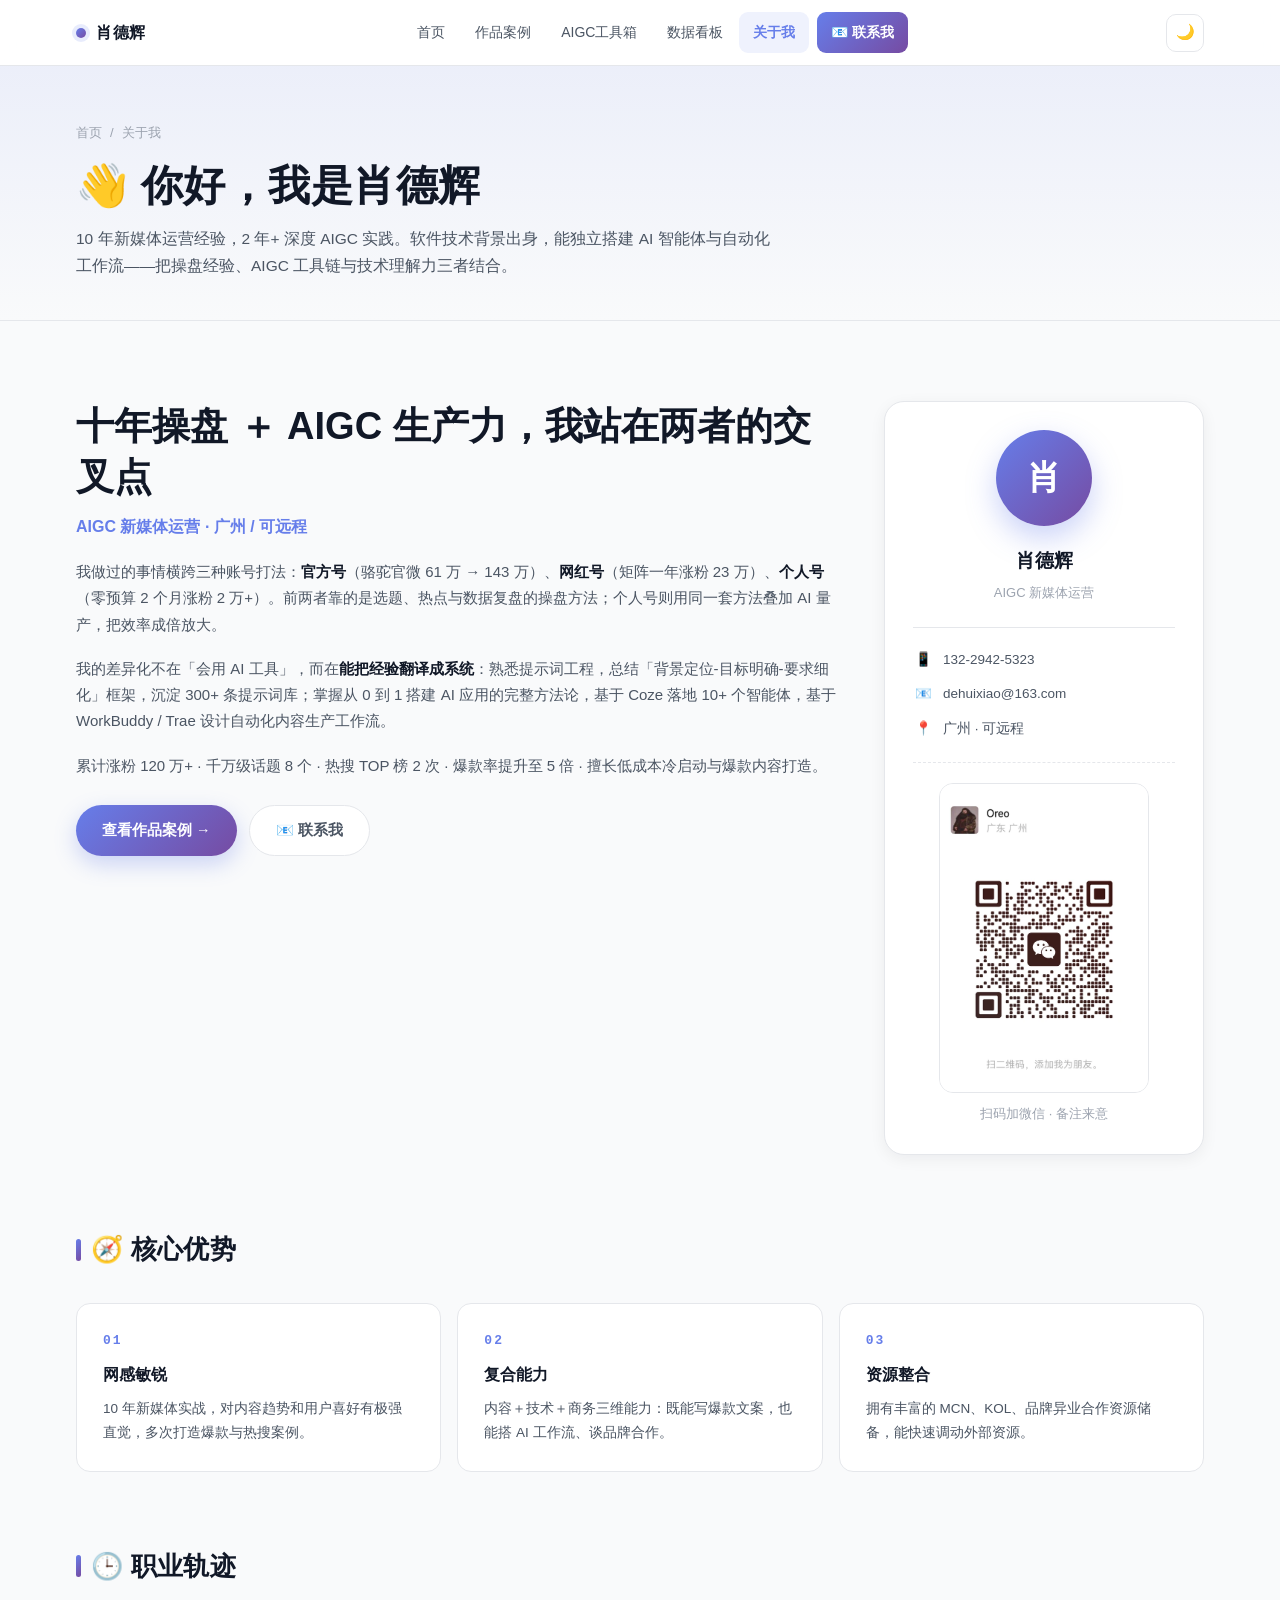
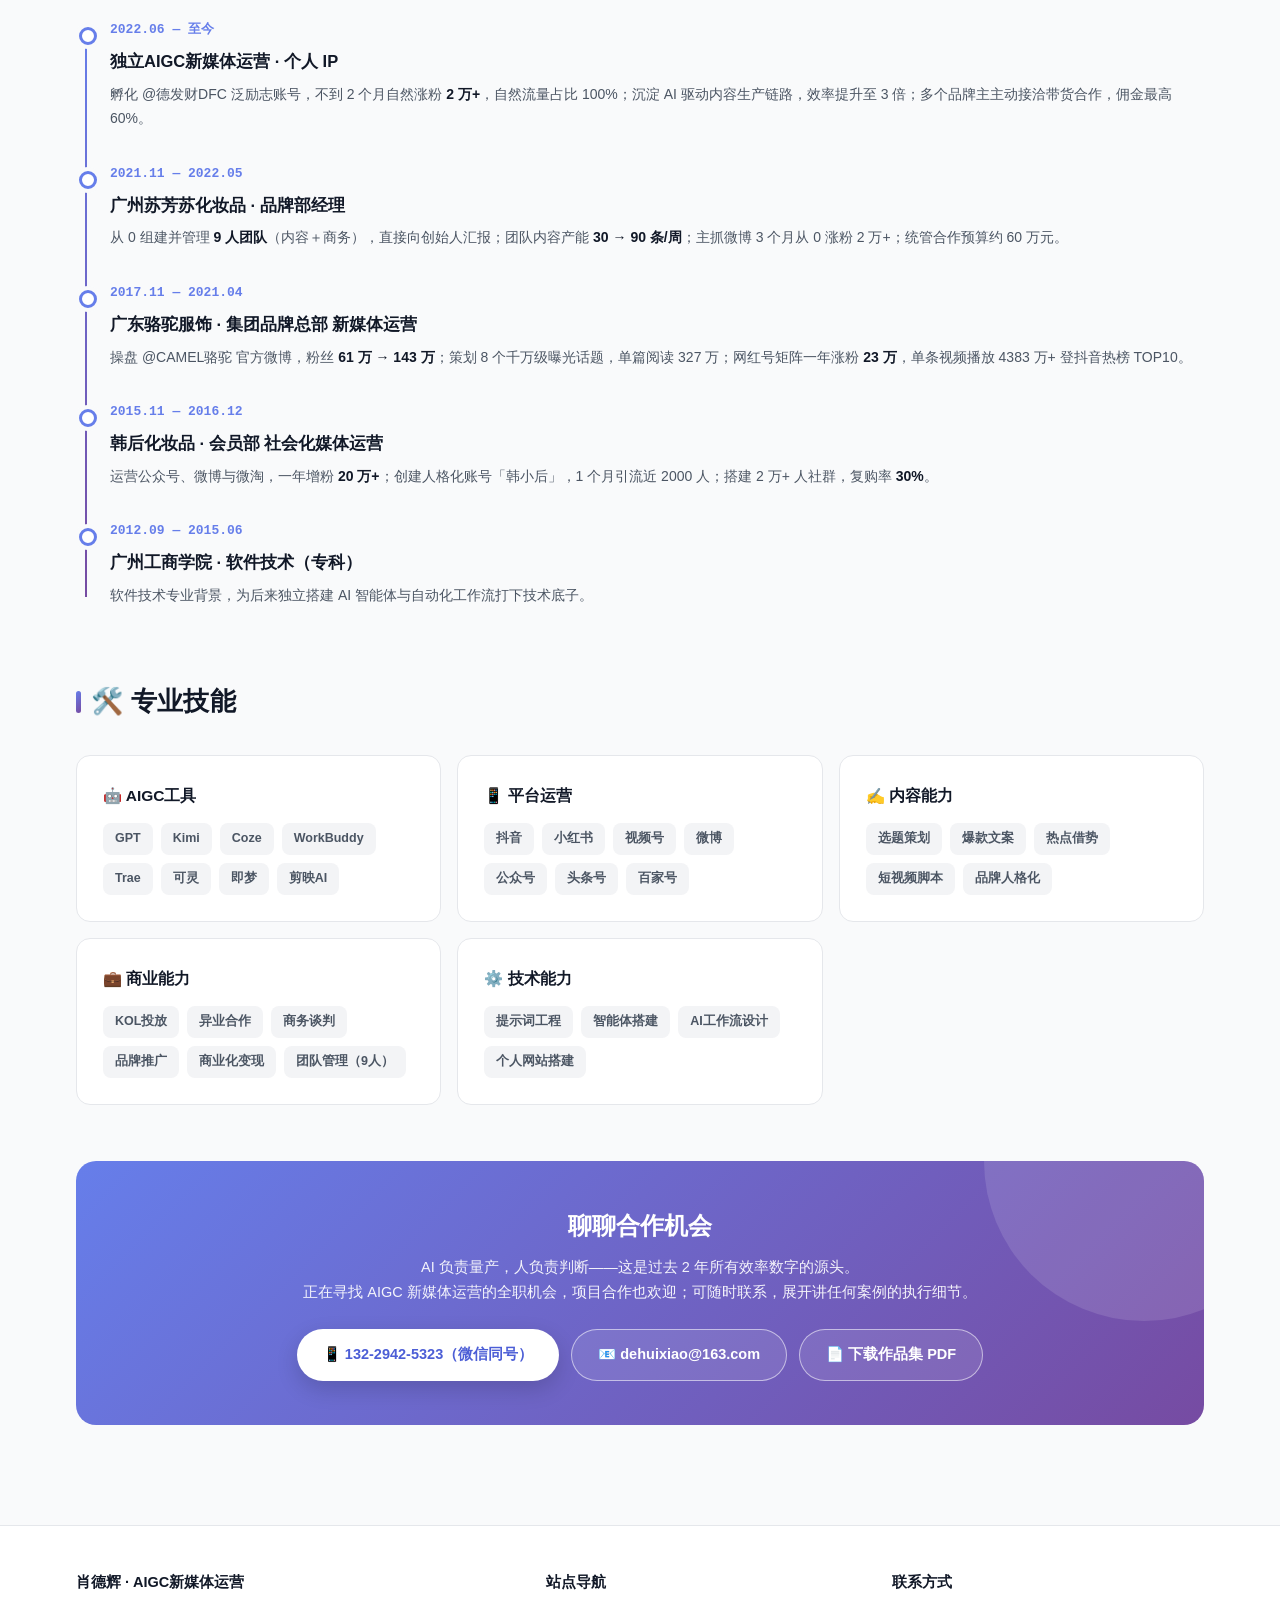
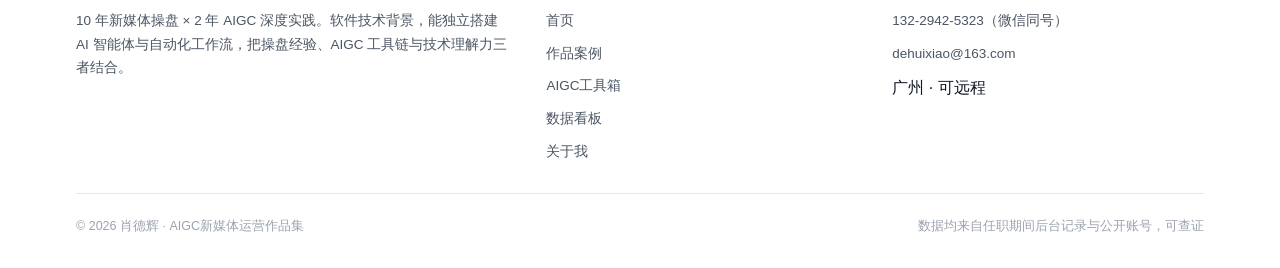
==== commit a67d830d: "v2: 多页架构 + WebP压缩(17.4MB→2.5MB) + OG分享卡 + 404/robots/sitemap + PDF下载 + 微信二维码 + 51.la统计" ====
--- a/about/index.html
+++ b/about/index.html
@@ -5,11 +5,23 @@
 <meta name="viewport" content="width=device-width, initial-scale=1.0">
 <title>关于我 · 肖德辉 AIGC新媒体运营</title>
 <meta name="description" content="10年新媒体运营经验，2年+深度AIGC实践。软件技术背景，能独立搭建AI智能体与自动化工作流。前骆驼集团总部新媒体运营，操盘官微从61万增至143万。">
+<meta property="og:type" content="website">
+<meta property="og:title" content="关于我 · 肖德辉 AIGC新媒体运营">
+<meta property="og:description" content="10年新媒体运营经验，2年+深度AIGC实践。软件技术背景，能独立搭建AI智能体与自动化工作流。前骆驼集团总部新媒体运营，操盘官微从61万增至143万。">
+<meta property="og:url" content="https://xdhgit.github.io/about/index.html">
+<meta property="og:image" content="https://xdhgit.github.io/assets/og-cover.png">
+<meta property="og:locale" content="zh_CN">
+<meta name="twitter:card" content="summary_large_image">
+<meta name="twitter:title" content="关于我 · 肖德辉 AIGC新媒体运营">
+<meta name="twitter:description" content="10年新媒体运营经验，2年+深度AIGC实践。软件技术背景，能独立搭建AI智能体与自动化工作流。前骆驼集团总部新媒体运营，操盘官微从61万增至143万。">
+<meta name="twitter:image" content="https://xdhgit.github.io/assets/og-cover.png">
 <link rel="stylesheet" href="../css/style.css">
 <link rel="icon" href="data:image/svg+xml,<svg xmlns=%22http://www.w3.org/2000/svg%22 viewBox=%220 0 100 100%22><text y=%22.9em%22 font-size=%2290%22>✨</text></svg>">
 <script>try{var t=localStorage.getItem('xd-theme');if(t)document.documentElement.setAttribute('data-theme',t);else if(window.matchMedia&&matchMedia('(prefers-color-scheme: dark)').matches)document.documentElement.setAttribute('data-theme','dark');}catch(e){}</script>
 </head>
 <body data-page="about">
+<img src="../assets/og-cover.png" alt="" aria-hidden="true" style="position:absolute;left:-9999px;top:0;width:1200px;height:630px">
+
 <div id="read-progress"></div>
 
 <nav class="navbar">
@@ -63,7 +75,10 @@
             <a href="tel:13229425323"><em>📱</em>132-2942-5323</a>
             <a href="mailto:dehuixiao@163.com"><em>📧</em>dehuixiao@163.com</a>
             <span><em>📍</em>广州 · 可远程</span>
-            <span><em>🎓</em>广州工商学院 · 软件技术</span>
+          </div>
+          <div class="qr-box">
+            <img src="../assets/wechat-qr.webp" alt="个人微信二维码 · 扫码添加好友" loading="lazy">
+            <span class="cap">扫码加微信 · 备注来意</span>
           </div>
         </aside>
       </div>
@@ -76,7 +91,7 @@
       </div>
 
       <div class="section-title" style="margin-top:72px"><h3>🕒 职业轨迹</h3></div>
-      <div class="timeline"><div class="tl-item reveal"><div class="date">2022.06 — 至今</div><div class="role">独立AIGC新媒体运营 · 个人 IP</div><div class="desc">孵化 @德发财DFC 泛励志账号，不到 2 个月自然涨粉 <b>2 万+</b>，自然流量占比 100%；沉淀 AI 驱动内容生产链路，效率提升至 3 倍；多个品牌主主动接洽带货合作，佣金最高 60%。</div></div><div class="tl-item reveal"><div class="date">2021.11 — 2022.05</div><div class="role">广州苏芳苏化妆品 · 品牌部经理</div><div class="desc">从 0 组建并管理 <b>9 人团队</b>（内容＋商务），直接向创始人汇报；团队内容产能 <b>30 → 90 条/周</b>；主抓微博 3 个月从 0 涨粉 2 万+；统管合作预算约 60 万元。</div></div><div class="tl-item reveal"><div class="date">2017.11 — 2021.04</div><div class="role">广东骆驼服饰 · 集团品牌总部 新媒体运营</div><div class="desc">操盘 @CAMEL骆驼 官方微博，粉丝 <b>61 万 → 143 万</b>；策划 8 个千万级曝光话题，单篇阅读 327 万；网红号矩阵一年涨粉 <b>23 万</b>，单条视频播放 4383 万+ 登抖音热榜 TOP10。</div></div><div class="tl-item reveal"><div class="date">2015.11 — 2016.12</div><div class="role">韩后化妆品 · 会员部 社会化媒体运营</div><div class="desc">运营公众号、微博与微淘，一年增粉 <b>20 万+</b>；创建人格化账号「韩小后」，1 个月引流近 2000 人；搭建 2 万+ 人社群，复购率 <b>30%</b>。</div></div></div>
+      <div class="timeline"><div class="tl-item reveal"><div class="date">2022.06 — 至今</div><div class="role">独立AIGC新媒体运营 · 个人 IP</div><div class="desc">孵化 @德发财DFC 泛励志账号，不到 2 个月自然涨粉 <b>2 万+</b>，自然流量占比 100%；沉淀 AI 驱动内容生产链路，效率提升至 3 倍；多个品牌主主动接洽带货合作，佣金最高 60%。</div></div><div class="tl-item reveal"><div class="date">2021.11 — 2022.05</div><div class="role">广州苏芳苏化妆品 · 品牌部经理</div><div class="desc">从 0 组建并管理 <b>9 人团队</b>（内容＋商务），直接向创始人汇报；团队内容产能 <b>30 → 90 条/周</b>；主抓微博 3 个月从 0 涨粉 2 万+；统管合作预算约 60 万元。</div></div><div class="tl-item reveal"><div class="date">2017.11 — 2021.04</div><div class="role">广东骆驼服饰 · 集团品牌总部 新媒体运营</div><div class="desc">操盘 @CAMEL骆驼 官方微博，粉丝 <b>61 万 → 143 万</b>；策划 8 个千万级曝光话题，单篇阅读 327 万；网红号矩阵一年涨粉 <b>23 万</b>，单条视频播放 4383 万+ 登抖音热榜 TOP10。</div></div><div class="tl-item reveal"><div class="date">2015.11 — 2016.12</div><div class="role">韩后化妆品 · 会员部 社会化媒体运营</div><div class="desc">运营公众号、微博与微淘，一年增粉 <b>20 万+</b>；创建人格化账号「韩小后」，1 个月引流近 2000 人；搭建 2 万+ 人社群，复购率 <b>30%</b>。</div></div><div class="tl-item reveal"><div class="date">2012.09 — 2015.06</div><div class="role">广州工商学院 · 软件技术（专科）</div><div class="desc">软件技术专业背景，为后来独立搭建 AI 智能体与自动化工作流打下技术底子。</div></div></div>
 
       <div class="section-title" style="margin-top:72px"><h3>🛠️ 专业技能</h3></div>
       <div class="skill-grid">
@@ -85,15 +100,15 @@
         <div class="skill-card reveal d2"><h4>✍️ 内容能力</h4><div class="chips"><span>选题策划</span><span>爆款文案</span><span>热点借势</span><span>短视频脚本</span><span>品牌人格化</span></div></div>
         <div class="skill-card reveal"><h4>💼 商业能力</h4><div class="chips"><span>KOL投放</span><span>异业合作</span><span>商务谈判</span><span>品牌推广</span><span>商业化变现</span><span>团队管理（9人）</span></div></div>
         <div class="skill-card reveal d1"><h4>⚙️ 技术能力</h4><div class="chips"><span>提示词工程</span><span>智能体搭建</span><span>AI工作流设计</span><span>个人网站搭建</span></div></div>
-        <div class="skill-card reveal d2"><h4>🎓 教育经历</h4><div class="chips"><span>广州工商学院</span><span>软件技术专业 · 专科</span><span>2012.09 — 2015.06</span></div></div>
       </div>
 
       <div class="cta-banner reveal">
-        <h3>聊个 8 块钱的</h3>
-        <p>AI 负责量产，人负责判断——这是过去 2 年所有效率数字的源头。<br>若没能达到应聘要求，可否给本人 1 个可行的学习建议？请加微信，我会送上 8 元「学费红包」。</p>
+        <h3>聊聊合作机会</h3>
+        <p>AI 负责量产，人负责判断——这是过去 2 年所有效率数字的源头。<br>正在寻找 AIGC 新媒体运营的全职机会，项目合作也欢迎；可随时联系，展开讲任何案例的执行细节。</p>
         <div class="btn-row">
           <a href="tel:13229425323" class="btn btn-primary">📱 132-2942-5323（微信同号）</a>
           <a href="mailto:dehuixiao@163.com" class="btn btn-outline">📧 dehuixiao@163.com</a>
+          <a href="../assets/xiao-dehui-portfolio.pdf" download="肖德辉AIGC新媒体作品集.pdf" class="btn btn-outline">📄 下载作品集 PDF</a>
         </div>
       </div>
     </div>
@@ -134,5 +149,7 @@
   </div>
 </footer>
 <script src="../js/main.js"></script>
+<script charset="UTF-8" id="LA_COLLECT" src="//sdk.51.la/js-sdk-pro.min.js"></script>
+<script>LA.init({id:"3RXWI8lZXUsdliAu",ck:"3RXWI8lZXUsdliAu"})</script>
 </body>
 </html>
--- a/css/style.css
+++ b/css/style.css
@@ -401,6 +401,9 @@
 .profile-card .contact-list a,.profile-card .contact-list span{font-size:13.5px;color:var(--text-mid);display:flex;gap:10px;align-items:center;transition:.22s}
 .profile-card .contact-list a:hover{color:var(--primary)}
 .profile-card .contact-list em{font-style:normal;width:20px;text-align:center}
+.profile-card .qr-box{margin-top:22px;padding-top:20px;border-top:1px dashed var(--border);text-align:center}
+.profile-card .qr-box img{width:210px;max-width:100%;border-radius:14px;border:1px solid var(--border);display:block;margin:0 auto;background:#fff}
+.profile-card .qr-box .cap{display:block;margin-top:10px;font-size:13px;color:var(--text-dim)}
 
 .timeline{position:relative;padding-left:34px;margin-top:10px}
 .timeline::before{content:"";position:absolute;left:9px;top:10px;bottom:10px;width:2px;background:linear-gradient(180deg,var(--primary),var(--accent))}
